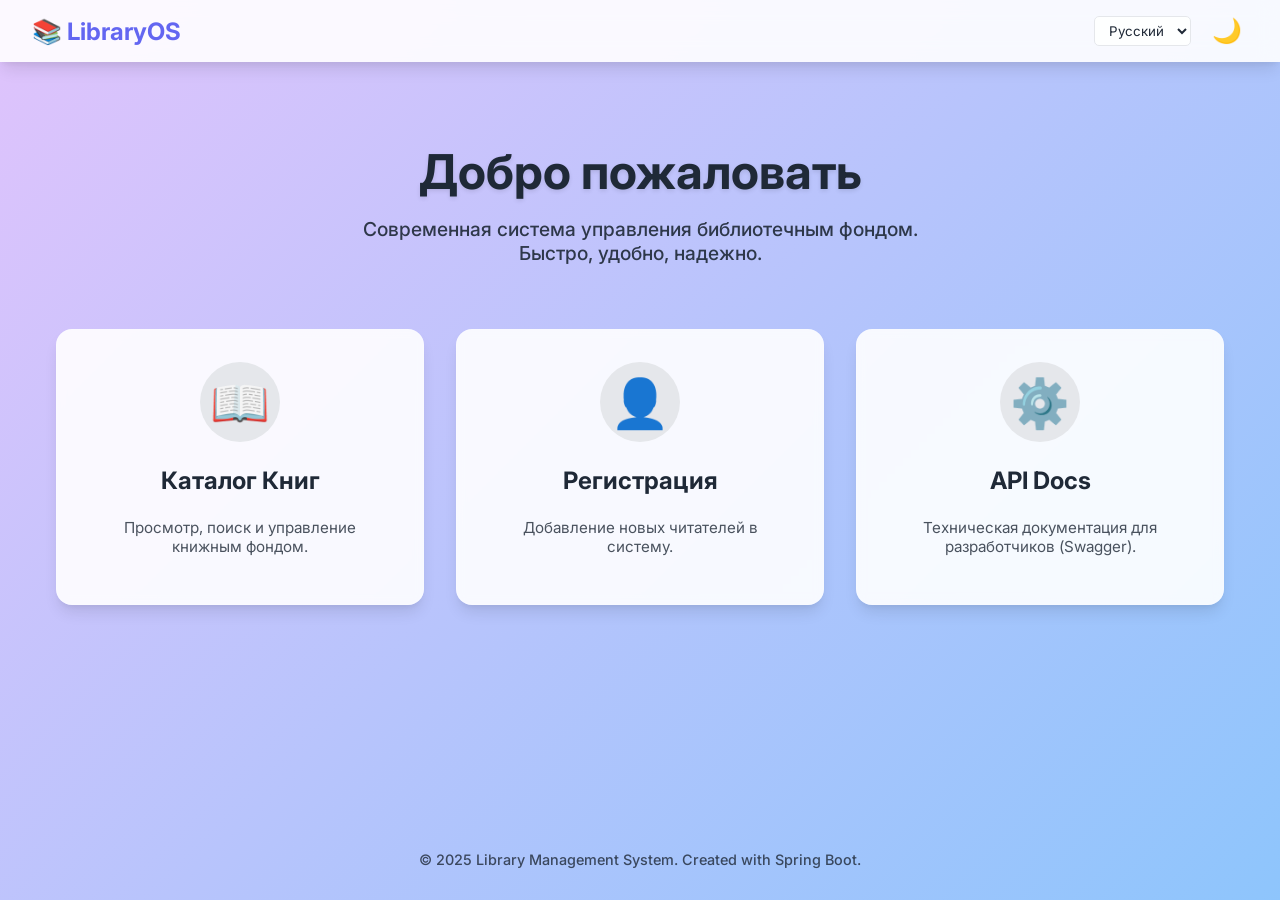
==== src/main/resources/templates/index.html @ ef9fc8c2 "Initial commit: Library Management System is ready" ====
<!DOCTYPE html>
<html lang="ru" xmlns:th="http://www.thymeleaf.org">
<head>
    <meta charset="UTF-8">
    <meta name="viewport" content="width=device-width, initial-scale=1.0">
    <title>Главная - LMS</title>
    <link href="https://fonts.googleapis.com/css2?family=Inter:wght@300;400;600;700&display=swap" rel="stylesheet">
    <style>
        :root {
            /* Light Theme Colors */
            --bg-gradient: linear-gradient(135deg, #e0c3fc 0%, #8ec5fc 100%); /* Soft Purple to Blue */
            --text-color: #1f2937;
            --card-bg: rgba(255, 255, 255, 0.9); /* Slight transparency */
            --primary-color: #6366f1;
            --primary-hover: #4f46e5;
            --secondary-bg: #e5e7eb;
            --shadow: 0 10px 15px -3px rgba(0, 0, 0, 0.1), 0 4px 6px -2px rgba(0, 0, 0, 0.05);
            --transition: all 0.3s ease;
        }

        [data-theme="dark"] {
            /* Dark Theme Colors */
            --bg-gradient: linear-gradient(135deg, #0f2027 0%, #203a43 50%, #2c5364 100%); /* Deep Sea/Space */
            --text-color: #f9fafb;
            --card-bg: rgba(31, 41, 55, 0.9); /* Slight transparency */
            --primary-color: #818cf8;
            --primary-hover: #6366f1;
            --secondary-bg: #374151;
            --shadow: 0 10px 15px -3px rgba(0, 0, 0, 0.5);
        }

        body {
            font-family: 'Inter', sans-serif;
            background-image: var(--bg-gradient);
            background-attachment: fixed; /* Keeps background static */
            background-size: cover;
            color: var(--text-color);
            margin: 0;
            transition: background-image 0.5s ease, color 0.3s ease;
            min-height: 100vh;
            display: flex;
            flex-direction: column;
        }

        /* Navbar */
        .navbar {
            background-color: var(--card-bg);
            backdrop-filter: blur(10px); /* Glass effect */
            padding: 1rem 2rem;
            box-shadow: var(--shadow);
            display: flex;
            justify-content: space-between;
            align-items: center;
            position: sticky;
            top: 0;
            z-index: 100;
            transition: background-color 0.3s;
        }

        .logo {
            font-weight: 700;
            font-size: 1.5rem;
            color: var(--primary-color);
            display: flex;
            align-items: center;
            gap: 10px;
        }

        .nav-controls {
            display: flex;
            align-items: center;
            gap: 15px;
        }

        .lang-select {
            padding: 5px 10px;
            border-radius: 5px;
            border: 1px solid var(--secondary-bg);
            background-color: var(--card-bg);
            color: var(--text-color);
            font-family: inherit;
            cursor: pointer;
        }

        .theme-toggle {
            background: none;
            border: none;
            cursor: pointer;
            font-size: 1.5rem;
            color: var(--text-color);
            transition: transform 0.3s;
        }
        .theme-toggle:hover { transform: rotate(15deg); }

        /* Main Content */
        .container {
            max-width: 1200px;
            margin: 0 auto;
            padding: 3rem 1rem;
            flex: 1;
            width: 100%;
            box-sizing: border-box;
        }

        .hero {
            text-align: center;
            margin-bottom: 4rem;
            animation: fadeInDown 0.8s ease-out;
        }

        .hero h1 {
            font-size: 3rem;
            margin-bottom: 1rem;
            /* Text shadow for better readability on gradients */
            text-shadow: 0 2px 4px rgba(0,0,0,0.1);
            color: var(--text-color);
        }

        .hero p {
            font-size: 1.2rem;
            color: var(--text-color);
            opacity: 0.9;
            max-width: 600px;
            margin: 0 auto;
            font-weight: 500;
        }

        /* Cards Grid */
        .grid {
            display: grid;
            grid-template-columns: repeat(auto-fit, minmax(300px, 1fr));
            gap: 2rem;
            animation: fadeInUp 1s ease-out;
        }

        .card {
            background-color: var(--card-bg);
            backdrop-filter: blur(5px);
            padding: 2rem;
            border-radius: 1rem;
            box-shadow: var(--shadow);
            text-align: center;
            transition: var(--transition);
            border: 1px solid rgba(255,255,255,0.1);
            cursor: pointer;
            text-decoration: none;
            color: var(--text-color);
            display: flex;
            flex-direction: column;
            align-items: center;
        }

        .card:hover {
            transform: translateY(-10px);
            border-color: var(--primary-color);
            box-shadow: 0 20px 25px -5px rgba(0, 0, 0, 0.2);
        }

        .card-icon {
            font-size: 3rem;
            margin-bottom: 1rem;
            background-color: var(--secondary-bg);
            width: 80px;
            height: 80px;
            display: flex;
            align-items: center;
            justify-content: center;
            border-radius: 50%;
            transition: var(--transition);
        }

        .card:hover .card-icon {
            background-color: var(--primary-color);
            color: white;
        }

        .card h3 { margin: 0.5rem 0; font-size: 1.5rem; }
        .card p { opacity: 0.8; font-size: 0.95rem; }

        /* Animations */
        @keyframes fadeInDown {
            from { opacity: 0; transform: translateY(-20px); }
            to { opacity: 1; transform: translateY(0); }
        }
        @keyframes fadeInUp {
            from { opacity: 0; transform: translateY(20px); }
            to { opacity: 1; transform: translateY(0); }
        }

        /* Footer */
        footer {
            text-align: center;
            padding: 2rem;
            opacity: 0.8;
            font-size: 0.9rem;
            color: var(--text-color);
            font-weight: 500;
        }
    </style>
</head>
<body>

    <nav class="navbar">
        <div class="logo">📚 LibraryOS</div>
        <div class="nav-controls">
            <select id="langSelect" class="lang-select">
                <option value="ru">Русский</option>
                <option value="en">English</option>
            </select>
            <button class="theme-toggle" id="themeToggle" title="Переключить тему">🌙</button>
        </div>
    </nav>

    <div class="container">
        <div class="hero">
            <h1 data-i18n="welcome">Добро пожаловать</h1>
            <p data-i18n="subtitle">Современная система управления библиотечным фондом. Быстро, удобно, надежно.</p>
        </div>

        <div class="grid">
            <a href="/books" class="card">
                <div class="card-icon">📖</div>
                <h3 data-i18n="catalog">Каталог Книг</h3>
                <p data-i18n="catalogDesc">Просмотр, поиск и управление книжным фондом.</p>
            </a>

            <a href="/register" class="card">
                <div class="card-icon">👤</div>
                <h3 data-i18n="register">Регистрация</h3>
                <p data-i18n="registerDesc">Добавление новых читателей в систему.</p>
            </a>

            <a href="/swagger-ui.html" class="card" target="_blank">
                <div class="card-icon">⚙️</div>
                <h3 data-i18n="api">API Docs</h3>
                <p data-i18n="apiDesc">Техническая документация для разработчиков (Swagger).</p>
            </a>
        </div>
    </div>

    <footer>
        &copy; 2025 Library Management System. Created with Spring Boot.
    </footer>

    <script>
        // Translations
        const translations = {
            ru: {
                welcome: "Добро пожаловать",
                subtitle: "Современная система управления библиотечным фондом. Быстро, удобно, надежно.",
                catalog: "Каталог Книг",
                catalogDesc: "Просмотр, поиск и управление книжным фондом.",
                register: "Регистрация",
                registerDesc: "Добавление новых читателей в систему.",
                api: "API Docs",
                apiDesc: "Техническая документация для разработчиков (Swagger)."
            },
            en: {
                welcome: "Welcome",
                subtitle: "Modern library management system. Fast, convenient, reliable.",
                catalog: "Book Catalog",
                catalogDesc: "View, search, and manage the book collection.",
                register: "Registration",
                registerDesc: "Add new readers to the system.",
                api: "API Docs",
                apiDesc: "Technical documentation for developers (Swagger)."
            }
        };

        // Language Logic
        const langSelect = document.getElementById('langSelect');

        function setLanguage(lang) {
            document.querySelectorAll('[data-i18n]').forEach(element => {
                const key = element.getAttribute('data-i18n');
                if (translations[lang] && translations[lang][key]) {
                    element.textContent = translations[lang][key];
                }
            });
            localStorage.setItem('lang', lang);
            langSelect.value = lang;
        }

        langSelect.addEventListener('change', (e) => {
            setLanguage(e.target.value);
        });

        // Initialize Language
        const savedLang = localStorage.getItem('lang') || 'ru';
        setLanguage(savedLang);


        // Dark Mode Logic
        const toggleBtn = document.getElementById('themeToggle');
        const body = document.body;

        const currentTheme = localStorage.getItem('theme');
        if (currentTheme) {
            body.setAttribute('data-theme', currentTheme);
            toggleBtn.textContent = currentTheme === 'dark' ? '☀️' : '🌙';
        }

        toggleBtn.addEventListener('click', () => {
            if (body.getAttribute('data-theme') === 'dark') {
                body.removeAttribute('data-theme');
                localStorage.setItem('theme', 'light');
                toggleBtn.textContent = '🌙';
            } else {
                body.setAttribute('data-theme', 'dark');
                localStorage.setItem('theme', 'dark');
                toggleBtn.textContent = '☀️';
            }
        });
    </script>
</body>
</html>
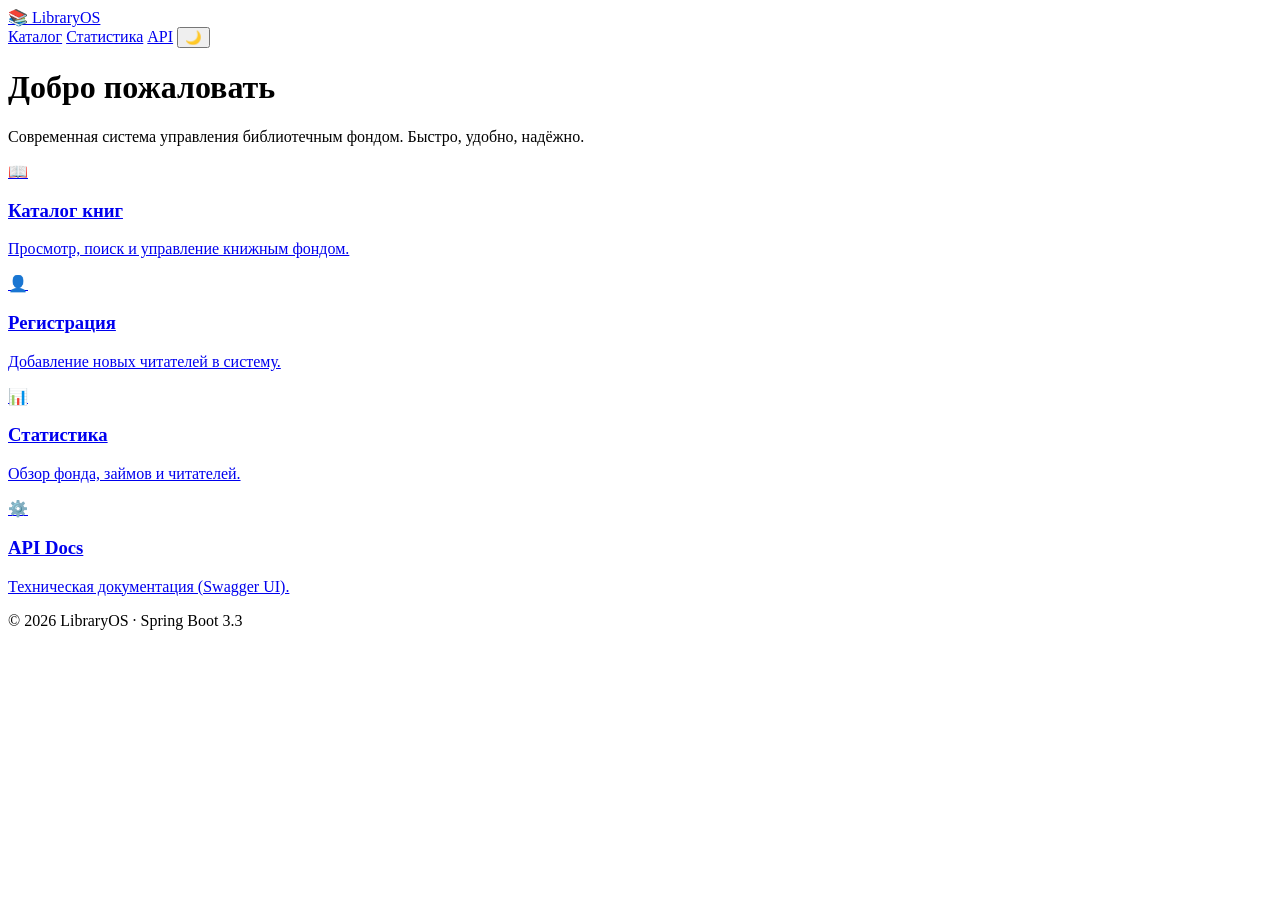
==== commit d4f8a56e: "Fix critical bugs and add major improvements Fixes: - Config: drop hardcoded DB password, move to en" ====
--- a/src/main/resources/templates/index.html
+++ b/src/main/resources/templates/index.html
@@ -3,314 +3,53 @@
 <head>
     <meta charset="UTF-8">
     <meta name="viewport" content="width=device-width, initial-scale=1.0">
-    <title>Главная - LMS</title>
+    <title>LibraryOS</title>
     <link href="https://fonts.googleapis.com/css2?family=Inter:wght@300;400;600;700&display=swap" rel="stylesheet">
-    <style>
-        :root {
-            /* Light Theme Colors */
-            --bg-gradient: linear-gradient(135deg, #e0c3fc 0%, #8ec5fc 100%); /* Soft Purple to Blue */
-            --text-color: #1f2937;
-            --card-bg: rgba(255, 255, 255, 0.9); /* Slight transparency */
-            --primary-color: #6366f1;
-            --primary-hover: #4f46e5;
-            --secondary-bg: #e5e7eb;
-            --shadow: 0 10px 15px -3px rgba(0, 0, 0, 0.1), 0 4px 6px -2px rgba(0, 0, 0, 0.05);
-            --transition: all 0.3s ease;
-        }
-
-        [data-theme="dark"] {
-            /* Dark Theme Colors */
-            --bg-gradient: linear-gradient(135deg, #0f2027 0%, #203a43 50%, #2c5364 100%); /* Deep Sea/Space */
-            --text-color: #f9fafb;
-            --card-bg: rgba(31, 41, 55, 0.9); /* Slight transparency */
-            --primary-color: #818cf8;
-            --primary-hover: #6366f1;
-            --secondary-bg: #374151;
-            --shadow: 0 10px 15px -3px rgba(0, 0, 0, 0.5);
-        }
-
-        body {
-            font-family: 'Inter', sans-serif;
-            background-image: var(--bg-gradient);
-            background-attachment: fixed; /* Keeps background static */
-            background-size: cover;
-            color: var(--text-color);
-            margin: 0;
-            transition: background-image 0.5s ease, color 0.3s ease;
-            min-height: 100vh;
-            display: flex;
-            flex-direction: column;
-        }
-
-        /* Navbar */
-        .navbar {
-            background-color: var(--card-bg);
-            backdrop-filter: blur(10px); /* Glass effect */
-            padding: 1rem 2rem;
-            box-shadow: var(--shadow);
-            display: flex;
-            justify-content: space-between;
-            align-items: center;
-            position: sticky;
-            top: 0;
-            z-index: 100;
-            transition: background-color 0.3s;
-        }
-
-        .logo {
-            font-weight: 700;
-            font-size: 1.5rem;
-            color: var(--primary-color);
-            display: flex;
-            align-items: center;
-            gap: 10px;
-        }
-
-        .nav-controls {
-            display: flex;
-            align-items: center;
-            gap: 15px;
-        }
-
-        .lang-select {
-            padding: 5px 10px;
-            border-radius: 5px;
-            border: 1px solid var(--secondary-bg);
-            background-color: var(--card-bg);
-            color: var(--text-color);
-            font-family: inherit;
-            cursor: pointer;
-        }
-
-        .theme-toggle {
-            background: none;
-            border: none;
-            cursor: pointer;
-            font-size: 1.5rem;
-            color: var(--text-color);
-            transition: transform 0.3s;
-        }
-        .theme-toggle:hover { transform: rotate(15deg); }
-
-        /* Main Content */
-        .container {
-            max-width: 1200px;
-            margin: 0 auto;
-            padding: 3rem 1rem;
-            flex: 1;
-            width: 100%;
-            box-sizing: border-box;
-        }
-
-        .hero {
-            text-align: center;
-            margin-bottom: 4rem;
-            animation: fadeInDown 0.8s ease-out;
-        }
-
-        .hero h1 {
-            font-size: 3rem;
-            margin-bottom: 1rem;
-            /* Text shadow for better readability on gradients */
-            text-shadow: 0 2px 4px rgba(0,0,0,0.1);
-            color: var(--text-color);
-        }
-
-        .hero p {
-            font-size: 1.2rem;
-            color: var(--text-color);
-            opacity: 0.9;
-            max-width: 600px;
-            margin: 0 auto;
-            font-weight: 500;
-        }
-
-        /* Cards Grid */
-        .grid {
-            display: grid;
-            grid-template-columns: repeat(auto-fit, minmax(300px, 1fr));
-            gap: 2rem;
-            animation: fadeInUp 1s ease-out;
-        }
-
-        .card {
-            background-color: var(--card-bg);
-            backdrop-filter: blur(5px);
-            padding: 2rem;
-            border-radius: 1rem;
-            box-shadow: var(--shadow);
-            text-align: center;
-            transition: var(--transition);
-            border: 1px solid rgba(255,255,255,0.1);
-            cursor: pointer;
-            text-decoration: none;
-            color: var(--text-color);
-            display: flex;
-            flex-direction: column;
-            align-items: center;
-        }
-
-        .card:hover {
-            transform: translateY(-10px);
-            border-color: var(--primary-color);
-            box-shadow: 0 20px 25px -5px rgba(0, 0, 0, 0.2);
-        }
-
-        .card-icon {
-            font-size: 3rem;
-            margin-bottom: 1rem;
-            background-color: var(--secondary-bg);
-            width: 80px;
-            height: 80px;
-            display: flex;
-            align-items: center;
-            justify-content: center;
-            border-radius: 50%;
-            transition: var(--transition);
-        }
-
-        .card:hover .card-icon {
-            background-color: var(--primary-color);
-            color: white;
-        }
-
-        .card h3 { margin: 0.5rem 0; font-size: 1.5rem; }
-        .card p { opacity: 0.8; font-size: 0.95rem; }
-
-        /* Animations */
-        @keyframes fadeInDown {
-            from { opacity: 0; transform: translateY(-20px); }
-            to { opacity: 1; transform: translateY(0); }
-        }
-        @keyframes fadeInUp {
-            from { opacity: 0; transform: translateY(20px); }
-            to { opacity: 1; transform: translateY(0); }
-        }
-
-        /* Footer */
-        footer {
-            text-align: center;
-            padding: 2rem;
-            opacity: 0.8;
-            font-size: 0.9rem;
-            color: var(--text-color);
-            font-weight: 500;
-        }
-    </style>
+    <link rel="stylesheet" th:href="@{/css/app.css}">
 </head>
 <body>
+<nav class="navbar">
+    <a href="/" class="logo">📚 LibraryOS</a>
+    <div class="nav-controls">
+        <a href="/books" class="nav-link">Каталог</a>
+        <a href="/dashboard" class="nav-link">Статистика</a>
+        <a href="/swagger-ui.html" class="nav-link" target="_blank">API</a>
+        <button class="theme-toggle" id="themeToggle" title="Переключить тему">🌙</button>
+    </div>
+</nav>
 
-    <nav class="navbar">
-        <div class="logo">📚 LibraryOS</div>
-        <div class="nav-controls">
-            <select id="langSelect" class="lang-select">
-                <option value="ru">Русский</option>
-                <option value="en">English</option>
-            </select>
-            <button class="theme-toggle" id="themeToggle" title="Переключить тему">🌙</button>
-        </div>
-    </nav>
-
-    <div class="container">
-        <div class="hero">
-            <h1 data-i18n="welcome">Добро пожаловать</h1>
-            <p data-i18n="subtitle">Современная система управления библиотечным фондом. Быстро, удобно, надежно.</p>
-        </div>
-
-        <div class="grid">
-            <a href="/books" class="card">
-                <div class="card-icon">📖</div>
-                <h3 data-i18n="catalog">Каталог Книг</h3>
-                <p data-i18n="catalogDesc">Просмотр, поиск и управление книжным фондом.</p>
-            </a>
-
-            <a href="/register" class="card">
-                <div class="card-icon">👤</div>
-                <h3 data-i18n="register">Регистрация</h3>
-                <p data-i18n="registerDesc">Добавление новых читателей в систему.</p>
-            </a>
-
-            <a href="/swagger-ui.html" class="card" target="_blank">
-                <div class="card-icon">⚙️</div>
-                <h3 data-i18n="api">API Docs</h3>
-                <p data-i18n="apiDesc">Техническая документация для разработчиков (Swagger).</p>
-            </a>
-        </div>
+<div class="container">
+    <div class="hero">
+        <h1>Добро пожаловать</h1>
+        <p>Современная система управления библиотечным фондом. Быстро, удобно, надёжно.</p>
     </div>
 
-    <footer>
-        &copy; 2025 Library Management System. Created with Spring Boot.
-    </footer>
+    <div class="grid">
+        <a href="/books" class="card">
+            <div class="card-icon">📖</div>
+            <h3>Каталог книг</h3>
+            <p>Просмотр, поиск и управление книжным фондом.</p>
+        </a>
+        <a href="/register" class="card">
+            <div class="card-icon">👤</div>
+            <h3>Регистрация</h3>
+            <p>Добавление новых читателей в систему.</p>
+        </a>
+        <a href="/dashboard" class="card">
+            <div class="card-icon">📊</div>
+            <h3>Статистика</h3>
+            <p>Обзор фонда, займов и читателей.</p>
+        </a>
+        <a href="/swagger-ui.html" class="card" target="_blank">
+            <div class="card-icon">⚙️</div>
+            <h3>API Docs</h3>
+            <p>Техническая документация (Swagger UI).</p>
+        </a>
+    </div>
+</div>
 
-    <script>
-        // Translations
-        const translations = {
-            ru: {
-                welcome: "Добро пожаловать",
-                subtitle: "Современная система управления библиотечным фондом. Быстро, удобно, надежно.",
-                catalog: "Каталог Книг",
-                catalogDesc: "Просмотр, поиск и управление книжным фондом.",
-                register: "Регистрация",
-                registerDesc: "Добавление новых читателей в систему.",
-                api: "API Docs",
-                apiDesc: "Техническая документация для разработчиков (Swagger)."
-            },
-            en: {
-                welcome: "Welcome",
-                subtitle: "Modern library management system. Fast, convenient, reliable.",
-                catalog: "Book Catalog",
-                catalogDesc: "View, search, and manage the book collection.",
-                register: "Registration",
-                registerDesc: "Add new readers to the system.",
-                api: "API Docs",
-                apiDesc: "Technical documentation for developers (Swagger)."
-            }
-        };
+<footer>&copy; 2026 LibraryOS · Spring Boot 3.3</footer>
 
-        // Language Logic
-        const langSelect = document.getElementById('langSelect');
-
-        function setLanguage(lang) {
-            document.querySelectorAll('[data-i18n]').forEach(element => {
-                const key = element.getAttribute('data-i18n');
-                if (translations[lang] && translations[lang][key]) {
-                    element.textContent = translations[lang][key];
-                }
-            });
-            localStorage.setItem('lang', lang);
-            langSelect.value = lang;
-        }
-
-        langSelect.addEventListener('change', (e) => {
-            setLanguage(e.target.value);
-        });
-
-        // Initialize Language
-        const savedLang = localStorage.getItem('lang') || 'ru';
-        setLanguage(savedLang);
-
-
-        // Dark Mode Logic
-        const toggleBtn = document.getElementById('themeToggle');
-        const body = document.body;
-
-        const currentTheme = localStorage.getItem('theme');
-        if (currentTheme) {
-            body.setAttribute('data-theme', currentTheme);
-            toggleBtn.textContent = currentTheme === 'dark' ? '☀️' : '🌙';
-        }
-
-        toggleBtn.addEventListener('click', () => {
-            if (body.getAttribute('data-theme') === 'dark') {
-                body.removeAttribute('data-theme');
-                localStorage.setItem('theme', 'light');
-                toggleBtn.textContent = '🌙';
-            } else {
-                body.setAttribute('data-theme', 'dark');
-                localStorage.setItem('theme', 'dark');
-                toggleBtn.textContent = '☀️';
-            }
-        });
-    </script>
+<script th:src="@{/js/theme.js}"></script>
 </body>
-</html>+</html>
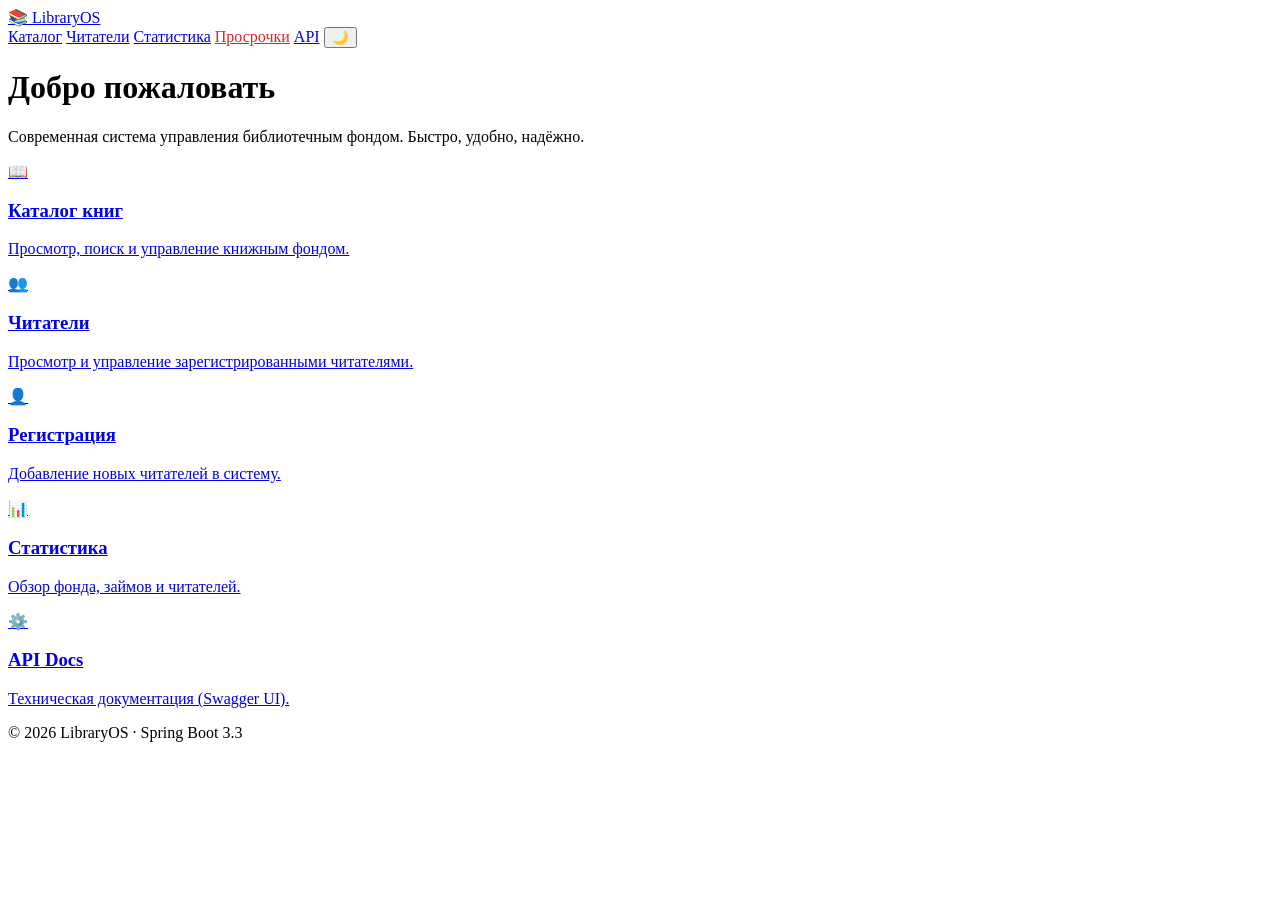
==== commit d5f64132: "fix" ====
--- a/src/main/resources/templates/index.html
+++ b/src/main/resources/templates/index.html
@@ -12,7 +12,9 @@
     <a href="/" class="logo">📚 LibraryOS</a>
     <div class="nav-controls">
         <a href="/books" class="nav-link">Каталог</a>
+        <a href="/members" class="nav-link">Читатели</a>
         <a href="/dashboard" class="nav-link">Статистика</a>
+        <a href="/overdue" class="nav-link" style="color:#dc2626;">Просрочки</a>
         <a href="/swagger-ui.html" class="nav-link" target="_blank">API</a>
         <button class="theme-toggle" id="themeToggle" title="Переключить тему">🌙</button>
     </div>
@@ -29,6 +31,11 @@
             <div class="card-icon">📖</div>
             <h3>Каталог книг</h3>
             <p>Просмотр, поиск и управление книжным фондом.</p>
+        </a>
+        <a href="/members" class="card">
+            <div class="card-icon">👥</div>
+            <h3>Читатели</h3>
+            <p>Просмотр и управление зарегистрированными читателями.</p>
         </a>
         <a href="/register" class="card">
             <div class="card-icon">👤</div>
